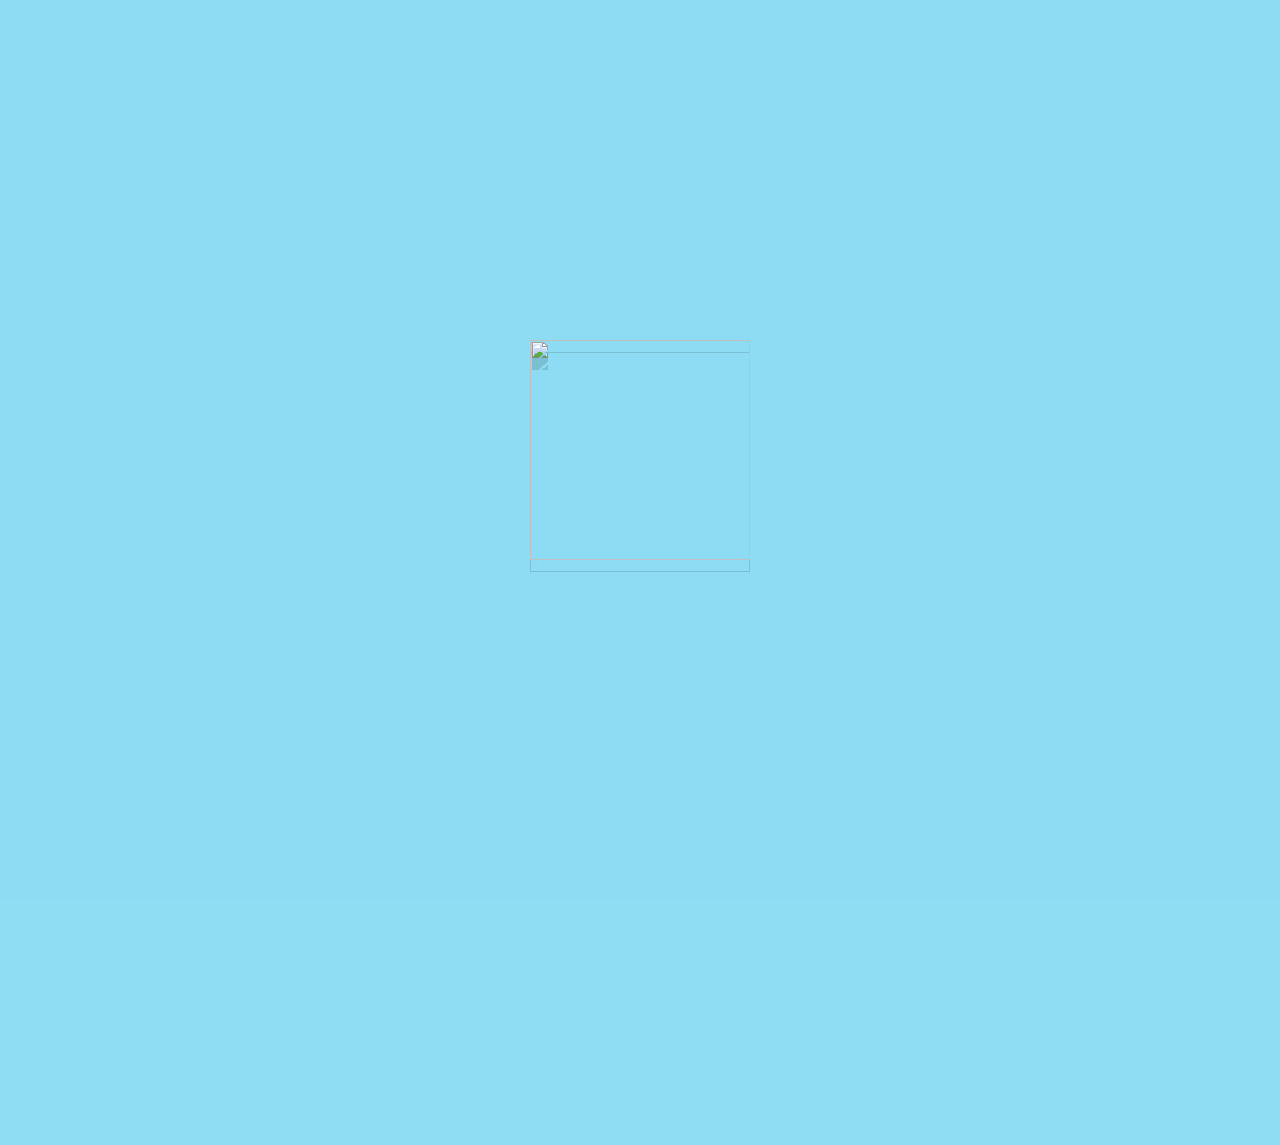
==== index.html @ ccbf157c "Add files via upload" ====
<!doctype html>
<html lang="en">
  <head>
    <meta charset="UTF-8">
    <meta name="viewport" content="width=device-width, initial-scale=1">
    <title>
      -..|..-|-.-.|-.-
    </title>
    <link rel="stylesheet" href="style.css">
  </head>
  <body class="intro-active custom-scrollbar">
    <div class="duck-intro" id="duck-intro">
      <div class="intro-glow" aria-hidden="true"></div>
      <div class="intro-beams" aria-hidden="true"></div>
      <button class="intro-duck" id="intro-duck" type="button" aria-label="Click the duck to enter, 3 clicks remaining">
        <img src="assets/duck.png" alt="" draggable="false">
      </button>
    </div>
    <div id="pond" aria-hidden="true">
    </div>
    <main>
      <article class="card">
        <figure class="profile-figure">
          <img class="profile-photo" src="assets/me.png" alt="Max" width="200" height="150">
          <figcaption>That's me ^^^</figcaption>
        </figure>
        <div class="eyebrow">
          Hey there!
        </div>
        <div class="hello">
          Yes, you right here
        </div>
        <h1>
          I'm Max!
        </h1>
        <p>
          And this is a portfolio for all of my projects and certificates
        </p>
        <hr class="rule">
        <div class="label">
          About me
        </div>
        <p class="about-description">
          I am an 18 year old artist and Java developer from Russia, and I've just finished high school!
        </p>
        <div class="label">
          My interests are..
        </div>
        <div class="tags">
          <span>
            Digital and Traditional Art
          </span>
          <span>
            Architecture
          </span>
          <span>
            Programming
          </span>
          <span>
            Traveling
          </span>
        </div>
<div class="portfolio-grid">
          <details class="category" id="websites">
            <summary>
              <span class="category-heading">
                <span class="category-title" id="websites-title">Websites</span>
              </span>
              <span class="category-toggle" aria-hidden="true"></span>
            </summary>
            <div class="category-content">
              <p>Some of my HTML and JavaScript web projects</p>
              <div class="website-list">
                <article class="portfolio-entry website-panel">
                  <div class="website-image">
                    <img src="assets/catalog.png" alt="Catalog website preview" loading="lazy">
                  </div>
                  <div class="website-info">
                    <h3>Phaleristics collection</h3>
                    <p>A catalog of my father's orders, medals, and badges collection with descriptions (WIP)</p>
                    <a class="website-link" role="link" aria-disabled="true">Visit website <span aria-hidden="true">&#8599;</span></a>
                  </div>
                </article>
                <article class="portfolio-entry website-panel">
                  <div class="website-image">
                    <img src="assets/dollweb.png" alt="Doll website preview" loading="lazy">
                  </div>
                  <div class="website-info">
                    <h3>Doll portfolio</h3>
                    <p>A showcase of my mother's doll collection and related projects</p>
                    <a class="website-link" role="link" aria-disabled="true">Visit website <span aria-hidden="true">&#8599;</span></a>
                  </div>
                </article>
                <article class="portfolio-entry website-panel">
                  <div class="website-image">
                    <img src="assets/tankmerge.png" alt="Tank Merge website preview" loading="lazy">
                  </div>
                  <div class="website-info">
                    <h3>Tank merge</h3>
                    <p>One of the first websites I made, I game about merging tanks and even multiplayer (WIP)</p>
                    <a class="website-link" role="link" aria-disabled="true">Visit website <span aria-hidden="true">&#8599;</span></a>
                  </div>
                </article>
              </div>
            </div>
          </details>

          <details class="category" id="projects">
            <summary>
              <span class="category-heading">
                <span class="category-title" id="projects-title">Projects</span>
              </span>
              <span class="category-toggle" aria-hidden="true"></span>
            </summary>
            <div class="category-content">
            <p>Experimenting and passion projects</p>
              <article class="portfolio-entry website-panel">
                <div class="website-image">
                  <img src="assets/blonks.png" alt="Blonks project image" loading="lazy">
                </div>
                <div class="website-info">
                  <h3>Blonks</h3>
                  <p>A Java modification for Minecraft I made with my friend</p>
                  <a class="website-link" href="https://modrinth.com/mod/blonks" target="_blank" rel="noopener noreferrer">View on Modrinth <span aria-hidden="true">&#8599;</span></a>
                </div>
              </article>
            </div>
          </details>

          <details class="category" id="art">
            <summary>
              <span class="category-heading">
                <span class="category-title" id="art-title">Art</span>
              </span>
              <span class="category-toggle" aria-hidden="true"></span>
            </summary>
            <div class="category-content">
              <p>Digital art and illustrations</p>
              <a class="portfolio-entry website-panel art-gallery-link" href="art.html">
                <div class="website-image">
                  <img src="assets/art.png" alt="Art gallery preview" loading="lazy">
                </div>
                <div class="website-info">
                  <h3>My art gallery</h3>
                  <p>Explore some of my commissions and personal artwork</p>
                  <span class="website-link">Explore the gallery <span aria-hidden="true">&#8599;</span></span>
                </div>
              </a>
            </div>
          </details>

          <details class="category" id="certificates">
            <summary>
              <span class="category-heading">
                <span class="category-title" id="certificates-title">Certificates</span>
              </span>
              <span class="category-toggle" aria-hidden="true"></span>
            </summary>
            <div class="category-content">
            <p>Some of my achievements</p>
              <article class="portfolio-entry website-panel">
                <div class="website-image">
                  <img src="assets/drive.png" alt="Google Drive" loading="lazy">
                </div>
                <div class="website-info">
                  <p>Browse my certificates and their translations on Google Drive</p>
                  <a class="website-link" href="https://drive.google.com/drive/folders/1BFfyhl0-Kaesabj_foMLACC0V4M0zdYt?usp=sharing" target="_blank" rel="noopener noreferrer">Open Google Drive <span aria-hidden="true">&#8599;</span></a>
                </div>
              </article>
            </div>
          </details>
        </div>

        <footer class="social-footer">
          <p class="note">
          Make yourself at home, my duckies already have
        </p>
          <nav class="social-links" aria-label="Social profiles">
            <a class="social-button" href="https://t.me/makieduckie" target="_blank" rel="noopener noreferrer" aria-label="Telegram profile" title="Telegram">
              <svg width="20" height="20" viewBox="0 0 24 24" fill="currentColor" aria-hidden="true"><path d="M21.9 4.5 18.6 20c-.25 1.1-.9 1.36-1.82.85l-5.03-3.71-2.43 2.34c-.27.27-.5.5-1.02.5l.36-5.12 9.33-8.43c.41-.36-.09-.56-.63-.2L5.83 13.49.86 11.94c-1.08-.34-1.1-1.08.23-1.6L20.52 2.85c.9-.33 1.68.2 1.38 1.65Z"/></svg>
            </a>
            <a class="social-button" href="https://x.com/uranium_duck" target="_blank" rel="noopener noreferrer" aria-label="X profile" title="X">
              <svg width="20" height="20" viewBox="0 0 24 24" fill="none" stroke="currentColor" stroke-width="1.6" stroke-linecap="round" stroke-linejoin="round" aria-hidden="true"><path d="M4 3h4l12 18h-4L4 3Z"/><path d="m20 3-7 8M4 21l7-8"/></svg>
            </a>
            <a class="social-button" href="https://www.youtube.com/@maks0123_" target="_blank" rel="noopener noreferrer" aria-label="YouTube profile" title="YouTube">
              <svg width="20" height="20" viewBox="0 0 24 24" fill="none" stroke="currentColor" stroke-width="1.6" stroke-linecap="round" stroke-linejoin="round" aria-hidden="true"><rect x="2" y="5" width="20" height="14" rx="4"/><path d="m10 9 5 3-5 3V9Z"/></svg>
            </a>
            <a class="social-button" href="https://www.instagram.com/makieduckie/" target="_blank" rel="noopener noreferrer" aria-label="Instagram profile" title="Instagram">
              <svg width="20" height="20" viewBox="0 0 24 24" fill="none" stroke="currentColor" stroke-width="1.6" stroke-linecap="round" stroke-linejoin="round" aria-hidden="true"><rect x="3" y="3" width="18" height="18" rx="5"/><circle cx="12" cy="12" r="4"/><circle cx="17.5" cy="6.5" r="0.5"/></svg>
            </a>
          </nav>
        </footer>
      </article>
    </main>
    <div class="controls">
      <span id="duck-count" aria-live="polite">20 ducks</span>
      <div class="duck-count-buttons">
        <button id="add-duck" type="button" aria-label="Add a duck" title="Add a duck"><img src="assets/plus.png" alt=""></button>
        <button id="remove-duck" type="button" aria-label="Remove a duck" title="Remove a duck"><img src="assets/minus.png" alt=""></button>
      </div>
    </div>
    <script src="sound.js"></script>
    <script src="intro.js"></script>
    <script src="accordion.js"></script>
    <script>
      const pond=document.querySelector('#pond');
      function createDuck() {
        const el = new Image();
        el.src = 'assets/duck.png';
        el.className = 'duck';
        el.alt = '';
        pond.append(el);
        return {
          el,
          x: Math.random(),
          y: Math.random(),
          angle: Math.random() * Math.PI * 2,
          target: Math.random() * Math.PI * 2,
          speed: 12 + Math.random() * 16,
          turn: 0
        };
      }

      function duckParticles(duck) {
        if (matchMedia('(prefers-reduced-motion: reduce)').matches) return;

        const size = duck.el.offsetWidth || 48;
        const x = duck.x * Math.max(1, innerWidth - size) + size / 2;
        const y = duck.y * Math.max(1, innerHeight - size) + size / 2;
        const colors = ['#ffd21f', '#fffdf0', '#ffffff', '#1399c6'];

        for (let i = 0; i < 24; i++) {
          const particle = document.createElement('span');
          particle.className = 'duck-particle';
          particle.style.left = `${x}px`;
          particle.style.top = `${y}px`;
          particle.style.backgroundColor = colors[i % colors.length];
          pond.append(particle);

          const angle = (i / 24) * Math.PI * 2 + Math.random() * 0.3;
          const distance = 45 + Math.random() * 65;
          const animation = particle.animate([
            { transform: 'translate(-50%, -50%) scale(0.6)', opacity: 1 },
            { transform: `translate(calc(-50% + ${Math.cos(angle) * distance * 0.45}px), calc(-50% + ${Math.sin(angle) * distance * 0.45}px)) scale(1.2)`, opacity: 1, offset: 0.35 },
            {
              transform: `translate(calc(-50% + ${Math.cos(angle) * distance}px), calc(-50% + ${Math.sin(angle) * distance}px)) scale(0)`,
              opacity: 0
            }
          ], { duration: 800 + Math.random() * 300, easing: 'ease-out' });

          animation.onfinish = () => particle.remove();
          animation.oncancel = () => particle.remove();
        }
      }

      const ducks = Array.from({ length: 20 }, createDuck);
      const duckCount = document.querySelector('#duck-count');
      const removeDuckButton = document.querySelector('#remove-duck');

      function updateDuckCount() {
        duckCount.textContent = `${ducks.length} ${ducks.length === 1 ? 'duck' : 'ducks'}`;
        removeDuckButton.disabled = ducks.length === 0;
      }

      document.querySelector('#add-duck').onclick = () => {
        playQuack();
        const duck = createDuck();
        ducks.push(duck);
        duckParticles(duck);
        updateDuckCount();
      };

      removeDuckButton.onclick = () => {
        const duck = ducks.pop();
        if (duck) {
          playQuack();
          duckParticles(duck);
          duck.el.remove();
        }
        updateDuckCount();
      };

      updateDuckCount();
      let paused=matchMedia('(prefers-reduced-motion: reduce)').matches, last=0;
      function frame(t) {
        const dt=Math.min((t-last)/1000, .05);
        last=t;
        const w=innerWidth, h=innerHeight;
        for(const d of ducks) {
          const size=d.el.offsetWidth;
          const bw=Math.max(1, w-size), bh=Math.max(1, h-size);
          if(!paused) {
            d.turn-=dt;
            if(d.turn<=0) {
              d.target=d.angle+(Math.random()-.5)*2;
              d.turn=1+Math.random()*4
            }
            const delta=Math.atan2(Math.sin(d.target-d.angle), Math.cos(d.target-d.angle));
            d.angle+=delta*Math.min(1, dt*1.4);
            d.x+=Math.cos(d.angle)*d.speed*dt/bw;
            d.y+=Math.sin(d.angle)*d.speed*dt/bh;
            if(d.x<0||d.x>1) {
              d.x=Math.max(0, Math.min(1, d.x));
              d.angle=Math.PI-d.angle;
              d.target=d.angle
            }
            if(d.y<0||d.y>1) {
              d.y=Math.max(0, Math.min(1, d.y));
              d.angle=-d.angle;
              d.target=d.angle
            }
          }
          d.el.style.transform=`translate(${d.x*bw}px,${d.y*bh}px) scaleX(${Math.cos(d.angle)<0?-1:1})`;
        }
        requestAnimationFrame(frame)
      }
      requestAnimationFrame(frame);
    </script>
    <script src="scrollbar.js"></script>
  </body>
</html>
---- style.css ----
* {
  box-sizing: border-box
}
body {
  margin: 0;
  color: #233f43;
  font-family: Segoe UI, Arial, sans-serif;
  background: #8eddf3 url('assets/background.png') center/cover fixed;
  min-height: 100svh
}
#pond {
  position: fixed;
  inset: 0;
  overflow: hidden;
  pointer-events: none
}
.duck {
  position: absolute;
  width: clamp(34px, 4vw, 58px);
  height: auto;
  image-rendering: pixelated;
  will-change: transform;
  filter: drop-shadow(0 5px 0 #287b8c20)
}
main {
  position: relative;
  min-height: 100svh;
  display: grid;
  place-items: center;
  padding: 80px 22px
}
.card {
  width: min(100%, 820px);
  background: #fffdf0f5;
  border: 2px solid #334e48;
  box-shadow: 8px 8px 0 #315e6340;
  padding: 48px 48px 36px;
  border-radius: 4px
}
.eyebrow {
  text-transform: uppercase;
  font: 700 11px/1.5 monospace;
  letter-spacing: 2px;
  color: #64796b
}
.hello {
  display: inline-block;
  background: #f4df77;
  padding: 7px 12px;
  border: 1px solid #a3924b;
  transform: rotate(-3deg);
  font: 14px monospace;
  margin: 24px 0 12px
}
h1 {
  font-family: Georgia, serif;
  font-weight: normal;
  letter-spacing: -2px;
  font-size: clamp(44px, 9vw, 66px);
  margin: 0 0 18px;
  line-height: 1.1
}
p {
  line-height: 1.8;
  font-size: 16px;
  color: #5b6e67;
  margin: 0 0 24px
}
.rule {
  border: 0;
  border-top: 1px solid #d9ddc8;
  margin: 28px 0
}
.label {
  font: 11px monospace;
  letter-spacing: 1.5px;
  text-transform: uppercase;
  color: #7a8272
}
.tags {
  display: flex;
  gap: 8px;
  flex-wrap: wrap;
  margin-top: 13px
}
.tags span {
  font-size: 12px;
  padding: 7px 10px;
  background: #eeefdc;
  border: 1px solid #d9ddc8;
  border-radius: 4px
}
.note {
  font-size: 12px;
  margin: 26px 0 0;
  color: #7d8878
}
.top {
  position: fixed;
  top: 24px;
  left: 28px;
  font: bold 13px monospace;
  letter-spacing: 1px;
  z-index: 2
}
.controls {
  position: fixed;
  bottom: 22px;
  left: 24px;
  z-index: 2;
  display: flex;
  align-items: center;
  gap: 14px;
  font: 12px monospace;
  flex-direction: column;
}
button {
  cursor: pointer;
  background: #fffdf0;
  border: 1px solid #334e48;
  border-radius: 4px;
  color: #233f43;
  padding: 10px 14px
}
button:hover {
  background: #f4df77
}
button:focus-visible {
  outline: 3px solid #233f43;
  outline-offset: 3px
}
@media(max-width: 600px) {
  .card {
    padding: 32px 26px
  }
  .top {
    left: 22px;
    top: 20px
  }
  .controls {
    bottom: 16px;
    left: 18px
  }
}

.about-description {
  margin-top: 12px;
}

.category-number,
.entry-label,
.entry-detail {
  font: 11px/1.6 monospace;
  color: #64796b;
}

.portfolio-grid {
  display: grid;
  grid-template-columns: 1fr;
  gap: 0;
  margin-top: 28px;
}

.category {
  min-width: 0;
  scroll-margin-top: 28px;
  padding: 28px 0;
  border-top: 1px solid #d9ddc8;
}

.category-number {
  letter-spacing: 0.4px;
}

.category-title {
  font: normal 30px/1.2 Georgia, serif;
  display: block;
  margin-top: 10px;
}

.category-content > p {
  font-size: 14px;
  min-height: 0;
  margin-bottom: 16px;
}

.portfolio-entry {
  padding: 20px;
  background: #f4f3e5;
  border: 1px solid #d9ddc8;
  border-radius: 4px;
  min-height: 0;
}

.placeholder-entry {
  border-style: dashed;
}

.entry-label {
  text-transform: uppercase;
  letter-spacing: 1px;
}

.portfolio-entry h3 {
  font-size: 16px;
  line-height: 1.5;
  margin: 12px 0 8px;
}

.portfolio-entry p {
  font-size: 14px;
  margin-bottom: 16px;
}

@media (max-width: 800px) {
  .portfolio-grid {
    grid-template-columns: 1fr;
    gap: 0;
  }

  .category-content > p {
    min-height: 0;
  }

  .portfolio-entry {
    min-height: 0;
  }
}

.category summary {
  display: flex;
  align-items: center;
  justify-content: space-between;
  gap: 20px;
  cursor: pointer;
  list-style: none;
}

.category summary::-webkit-details-marker {
  display: none;
}

.category summary:hover .category-title {
  color: #638171;
}

.category summary:focus-visible {
  outline: 3px solid #233f43;
  outline-offset: 8px;
  border-radius: 2px;
}

.category-toggle {
  flex-shrink: 0;
  display: grid;
  place-items: center;
  width: 32px;
  height: 32px;
  border: 1px solid #c9cfb6;
  border-radius: 4px;
  background: #eeefdc;
  font: 22px/1 monospace;
}

.category-toggle::before {
  content: "";
  display: block;
  width: 8px;
  height: 8px;
  border-top: 2px solid currentColor;
  border-left: 2px solid currentColor;
  transform: translateY(-2px) rotate(225deg);
  transition: transform 200ms ease;
}

.category.is-expanded .category-toggle::before {
  transform: translateY(2px) rotate(45deg);
}

.category-content {
  padding-top: 18px;
}

@media (prefers-reduced-motion: reduce) {
  .category-toggle::before {
    transition: none;
  }
}

.duck-count-buttons {
  display: flex;
  gap: 8px;
}

.duck-count-buttons button {
  display: grid;
  place-items: center;
  width: 44px;
  height: 40px;
  padding: 0;
  font: 22px/1 monospace;
}

button:disabled {
  opacity: 0.45;
  cursor: default;
}

button:disabled:hover {
  background: #fffdf0;
}

.duck-particle {
  position: absolute;
  width: 10px;
  height: 10px;
  box-shadow: 2px 2px 0 #233f4360;
  pointer-events: none;
  z-index: 1;
}

.website-list {
  display: grid;
  gap: 14px;
}

.website-panel {
  display: flex;
  align-items: center;
  gap: 22px;
}

.website-image {
  flex: 0 0 112px;
  width: 112px;
  aspect-ratio: 1;
  border-radius: 8px;
  border: 1px solid #c9cfb6;
  background: #e4ead7;
  color: #869780;
  display: grid;
  place-items: center;
  overflow: hidden;
  font: 26px Georgia, serif;
}

.website-image img {
  width: 100%;
  height: 100%;
  object-fit: cover;
}

.website-info {
  min-width: 0;
}

.website-info h3 {
  margin-top: 0;
}

.website-info p {
  margin-bottom: 10px;
}

.website-link {
  color: #355e50;
  font-size: 13px;
  text-decoration: underline;
  text-underline-offset: 4px;
}

.website-link[href]:hover {
  color: #172f28;
}

.website-link:focus-visible {
  outline: 2px solid #233f43;
  outline-offset: 4px;
}

@media (max-width: 480px) {
  .website-panel {
    gap: 14px;
    padding: 14px;
  }

  .website-image {
    flex-basis: 72px;
    width: 72px;
  }
}

/* Three-click welcome screen. */
body.intro-active {
  overflow: hidden;
}

body.intro-active main,
body.intro-active .controls,
body.intro-active .top {
  visibility: hidden;
}

.duck-intro {
  position: fixed;
  inset: 0;
  z-index: 10;
  display: flex;
  align-items: center;
  justify-content: center;
  flex-direction: column;
  background: #8eddf399;
  transition: opacity 700ms ease;
}

.intro-duck {
  position: relative;
  z-index: 2;
  padding: 0;
  width: clamp(140px, 24vw, 220px);
  aspect-ratio: 1;
  background: transparent;
  border: 0;
  transition: transform 250ms ease;
  filter: drop-shadow(0 12px 0 #233f4330);
}

.intro-duck:hover {
  background: transparent;
  transform: scale(1.12) translateY(-8px);
}

/* Keep the sprite transparent when the final click disables its button. */
.intro-duck:disabled,
.intro-duck:disabled:hover {
  background: transparent;
  opacity: 1;
}

.intro-duck img {
  width: 100%;
  height: 100%;
  object-fit: contain;
  image-rendering: pixelated;
}


.intro-glow,
.intro-beams {
  position: absolute;
  width: min(90vw, 700px);
  aspect-ratio: 1;
  pointer-events: none;
  opacity: 0;
  transition: opacity 300ms ease;
}

.intro-glow {
  background: radial-gradient(circle, #fff9b2cc, transparent 65%);
}

.intro-beams {
  background: repeating-conic-gradient(from 0deg, transparent 0deg 24deg, #fffde9bb 25deg 29deg, transparent 30deg 45deg);
  mask-image: radial-gradient(circle, transparent 12%, black 30%, transparent 70%);
  animation: intro-rays 14s linear infinite;
}

.duck-intro[data-stage="1"] .intro-duck {
  transform: scale(1.15);
}

.duck-intro[data-stage="1"] .intro-duck img {
  animation: intro-shake 180ms ease-in-out infinite;
}

.duck-intro[data-stage="1"] .intro-beams,
.duck-intro[data-stage="1"] .intro-glow {
  opacity: 0.5;
}

.duck-intro[data-stage="2"] .intro-duck {
  transform: scale(1.4);
}

.duck-intro[data-stage="2"] .intro-duck img {
  animation: intro-shake 80ms ease-in-out infinite;
}

.duck-intro[data-stage="2"] .intro-beams,
.duck-intro[data-stage="2"] .intro-glow {
  opacity: 1;
  animation-duration: 5s;
}

.duck-intro[data-stage="3"] .intro-duck {
  animation: intro-pop 300ms ease-out forwards;
}

.intro-particle {
  position: fixed;
  width: 18px;
  height: 18px;
  pointer-events: none;
  z-index: 3;
}

.intro-complete .duck-intro {
  opacity: 0;
  pointer-events: none;
}

.intro-complete main {
  animation: page-enter 900ms cubic-bezier(0.16, 1, 0.3, 1) both;
}

@keyframes intro-shake {
  0%, 100% { transform: translateX(-3px) rotate(-3deg); }
  50% { transform: translateX(3px) rotate(3deg); }
}

@keyframes intro-rays {
  to { transform: rotate(360deg); }
}

@keyframes intro-pop {
  0% { transform: scale(1.4); opacity: 1; }
  45% { transform: scale(2.5); opacity: 1; }
  100% { transform: scale(20); opacity: 0; }
}

@keyframes page-enter {
  from { transform: translateY(100vh); opacity: 0; }
  to { transform: translateY(0); opacity: 1; }
}

@media (prefers-reduced-motion: reduce) {
  .duck-intro,
  .intro-duck {
    transition: none;
  }
  .duck-intro .intro-duck img,
  .duck-intro .intro-beams,
  .duck-intro[data-stage="3"] .intro-duck,
  .intro-complete main {
    animation: none;
  }
}

.art-gallery-link {
  display: flex;
  color: inherit;
  text-decoration: none;
  transition: background 180ms ease;
}

.art-gallery-link:hover {
  background: #eeefdc;
}

.art-gallery-link:focus-visible {
  outline: 3px solid #233f43;
  outline-offset: 4px;
}

.profile-figure {
  float: right;
  width: 200px;
  margin: 0 0 20px 28px;
}

.profile-photo {
  display: block;
  width: 100%;
  height: auto;
  aspect-ratio: 4 / 3;
  object-fit: cover;
  border-radius: 10px;
  border: 1px solid #c9cfb6;
}

.profile-figure figcaption {
  margin-top: 8px;
  text-align: center;
  color: #64796b;
  font: 12px/1.5 monospace;
}

.card > .rule {
  clear: both;
}

@media (max-width: 600px) {
  .profile-figure {
    width: 140px;
    margin-left: 16px;
  }
}

.intro-flash {
  position: fixed;
  inset: 0;
  z-index: 20;
  background: white;
  opacity: 0;
  pointer-events: none;
}

/* Custom image scrollbar. */
::-webkit-scrollbar {
  background: transparent;
  width: 28px;
  height: 28px;
}

::-webkit-scrollbar-track {
  background:
    radial-gradient(circle, #527e87 1px, transparent 1.5px) center top 128px / 4px 4px no-repeat,
    radial-gradient(circle, #527e87 1px, transparent 1.5px) center bottom 128px / 4px 4px no-repeat,
    linear-gradient(#527e87, #527e87) center / 2px calc(100% - 256px) no-repeat;
  border: 6px solid transparent;
  background-clip: padding-box;
}

::-webkit-scrollbar-thumb {
  min-height: 128px;
  background: url('assets/slider.png') center / 16px 128px no-repeat;
}

::-webkit-scrollbar-button {
  display: none;
}

::-webkit-scrollbar-corner {
  background: transparent;
}

@supports not selector(::-webkit-scrollbar) {
  html {
    scrollbar-color: #e6ce70 transparent;
    scrollbar-width: thin;
  }
}

/* Paint the pond beneath the scrollbar instead of the canvas fallback color. */
html {
  background: #8eddf3 url('assets/background.png') center / cover fixed;
}

::-webkit-scrollbar,
::-webkit-scrollbar-track,
::-webkit-scrollbar-track-piece,
::-webkit-scrollbar-corner {
  background-color: transparent;
}

html:has(body.custom-scrollbar) {
  scrollbar-width: none;
}

html:has(body.custom-scrollbar)::-webkit-scrollbar {
  display: none;
}

.page-scroll-rail {
  position: fixed;
  top: 25%;
  right: 8px;
  height: 50%;
  width: 16px;
  z-index: 5;
  background: transparent;
}

.page-scroll-rail::before {
  content: "";
  position: absolute;
  top: 0;
  bottom: 0;
  left: 7px;
  width: 2px;
  border-radius: 2px;
  background: #527e87;
  pointer-events: none;
}

.page-scroll-thumb {
  position: absolute;
  width: 16px;
  height: 128px;
  background: url('assets/slider.png') center / 16px 128px no-repeat;
  cursor: grab;
  touch-action: none;
  user-select: none;
}

.page-scroll-thumb:active { cursor: grabbing; }
.intro-active .page-scroll-rail { visibility: hidden; }

.duck-count-buttons button,
.duck-count-buttons button:hover,
.duck-count-buttons button:disabled:hover {
  background: transparent;
  border: 0;
  padding: 0;
  width: 48px;
  height: 48px;
}

.duck-count-buttons button img {
  display: block;
  width: 100%;
  height: 100%;
  object-fit: contain;
  image-rendering: pixelated;
}

.social-footer {
  margin-top: 30px;
  padding-top: 26px;
  border-top: 1px solid #d9ddc8;
}

.social-links {
  display: flex;
  flex-wrap: wrap;
  gap: 10px;
  margin-top: 16px;
}

.social-button {
  display: inline-flex;
  align-items: center;
  gap: 9px;
  padding: 12px 16px;
  border: 1px solid #c9cfb6;
  border-radius: 6px;
  background: #eeefdc;
  color: #233f43;
  font-size: 13px;
  text-decoration: none;
  transition: background 180ms ease, transform 180ms ease;
}

.social-button[href]:hover {
  background: #e0e6ce;
  transform: translateY(-2px);
}

.social-button:focus-visible {
  outline: 3px solid #233f43;
  outline-offset: 3px;
}

@media (max-width: 480px) {
  .social-links { display: grid; grid-template-columns: 1fr 1fr; }
  .social-button { padding: 12px; }
}

.social-footer {
  display: flex;
  align-items: center;
  justify-content: space-between;
  gap: 20px;
  margin-top: 26px;
  padding-top: 0;
  border-top: 0;
}

.social-footer .note {
  margin: 0;
}

.social-footer .social-links {
  display: flex;
  flex-wrap: nowrap;
  gap: 8px;
  margin: 0;
  flex-shrink: 0;
}

.social-footer .social-button {
  display: grid;
  place-items: center;
  width: 36px;
  height: 36px;
  padding: 0;
  border-radius: 4px;
}

@media (max-width: 480px) {
  .social-footer { gap: 12px; flex-wrap: wrap; }
  .social-footer .social-links { margin-left: auto; }
}
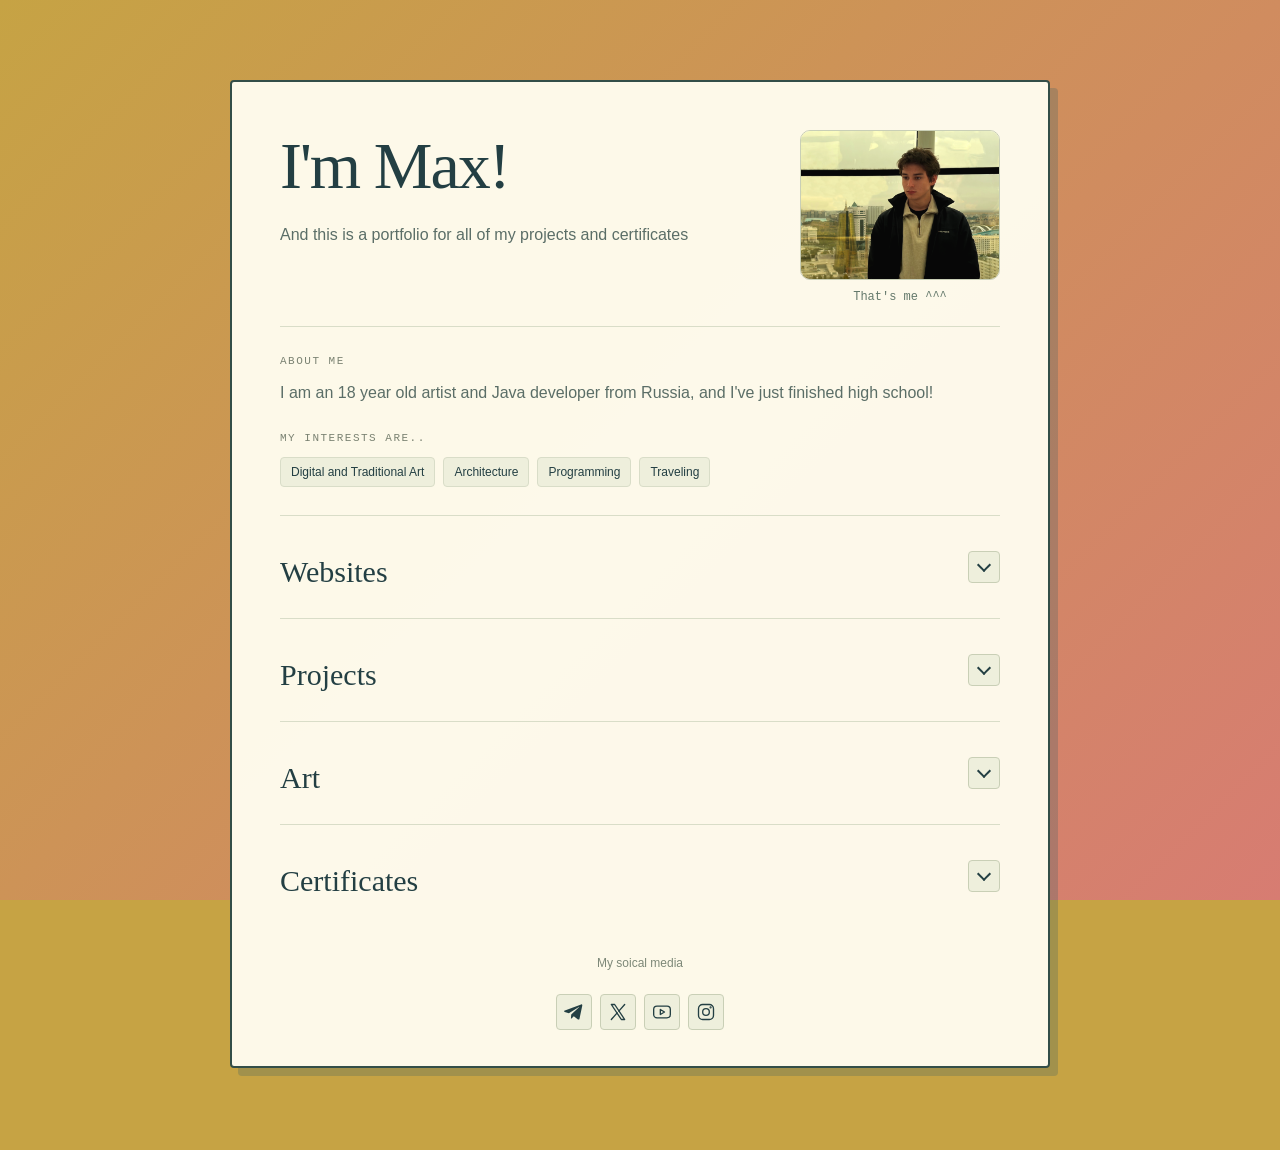
==== commit a510257b: "index update" ====
--- a/index.html
+++ b/index.html
@@ -8,28 +8,13 @@
     </title>
     <link rel="stylesheet" href="style.css">
   </head>
-  <body class="intro-active custom-scrollbar">
-    <div class="duck-intro" id="duck-intro">
-      <div class="intro-glow" aria-hidden="true"></div>
-      <div class="intro-beams" aria-hidden="true"></div>
-      <button class="intro-duck" id="intro-duck" type="button" aria-label="Click the duck to enter, 3 clicks remaining">
-        <img src="assets/duck.png" alt="" draggable="false">
-      </button>
-    </div>
-    <div id="pond" aria-hidden="true">
-    </div>
+  <body>
     <main>
       <article class="card">
         <figure class="profile-figure">
           <img class="profile-photo" src="assets/me.png" alt="Max" width="200" height="150">
           <figcaption>That's me ^^^</figcaption>
         </figure>
-        <div class="eyebrow">
-          Hey there!
-        </div>
-        <div class="hello">
-          Yes, you right here
-        </div>
         <h1>
           I'm Max!
         </h1>
@@ -78,7 +63,7 @@
                   <div class="website-info">
                     <h3>Phaleristics collection</h3>
                     <p>A catalog of my father's orders, medals, and badges collection with descriptions (WIP)</p>
-                    <a class="website-link" role="link" aria-disabled="true">Visit website <span aria-hidden="true">&#8599;</span></a>
+                    <a class="website-link" href="https://phaleristics.site" target="_blank" rel="noopener noreferrer">Visit website <span aria-hidden="true">&#8599;</span></a>
                   </div>
                 </article>
                 <article class="portfolio-entry website-panel">
@@ -88,7 +73,7 @@
                   <div class="website-info">
                     <h3>Doll portfolio</h3>
                     <p>A showcase of my mother's doll collection and related projects</p>
-                    <a class="website-link" role="link" aria-disabled="true">Visit website <span aria-hidden="true">&#8599;</span></a>
+                    <a class="website-link" href="https://mygrownchildhood.ru" target="_blank" rel="noopener noreferrer">Visit website <span aria-hidden="true">&#8599;</span></a>
                   </div>
                 </article>
                 <article class="portfolio-entry website-panel">
@@ -97,8 +82,8 @@
                   </div>
                   <div class="website-info">
                     <h3>Tank merge</h3>
-                    <p>One of the first websites I made, I game about merging tanks and even multiplayer (WIP)</p>
-                    <a class="website-link" role="link" aria-disabled="true">Visit website <span aria-hidden="true">&#8599;</span></a>
+                    <p>One of the first websites I made, a game about merging tanks and even multiplayer (WIP)</p>
+                    <a class="website-link" role="link" aria-disabled="true">Coming soon <span aria-hidden="true">&#8599;</span></a>
                   </div>
                 </article>
               </div>
@@ -172,9 +157,7 @@
         </div>
 
         <footer class="social-footer">
-          <p class="note">
-          Make yourself at home, my duckies already have
-        </p>
+          <p class="note">My soical media</p>
           <nav class="social-links" aria-label="Social profiles">
             <a class="social-button" href="https://t.me/makieduckie" target="_blank" rel="noopener noreferrer" aria-label="Telegram profile" title="Telegram">
               <svg width="20" height="20" viewBox="0 0 24 24" fill="currentColor" aria-hidden="true"><path d="M21.9 4.5 18.6 20c-.25 1.1-.9 1.36-1.82.85l-5.03-3.71-2.43 2.34c-.27.27-.5.5-1.02.5l.36-5.12 9.33-8.43c.41-.36-.09-.56-.63-.2L5.83 13.49.86 11.94c-1.08-.34-1.1-1.08.23-1.6L20.52 2.85c.9-.33 1.68.2 1.38 1.65Z"/></svg>
@@ -192,130 +175,7 @@
         </footer>
       </article>
     </main>
-    <div class="controls">
-      <span id="duck-count" aria-live="polite">20 ducks</span>
-      <div class="duck-count-buttons">
-        <button id="add-duck" type="button" aria-label="Add a duck" title="Add a duck"><img src="assets/plus.png" alt=""></button>
-        <button id="remove-duck" type="button" aria-label="Remove a duck" title="Remove a duck"><img src="assets/minus.png" alt=""></button>
-      </div>
-    </div>
     <script src="sound.js"></script>
-    <script src="intro.js"></script>
     <script src="accordion.js"></script>
-    <script>
-      const pond=document.querySelector('#pond');
-      function createDuck() {
-        const el = new Image();
-        el.src = 'assets/duck.png';
-        el.className = 'duck';
-        el.alt = '';
-        pond.append(el);
-        return {
-          el,
-          x: Math.random(),
-          y: Math.random(),
-          angle: Math.random() * Math.PI * 2,
-          target: Math.random() * Math.PI * 2,
-          speed: 12 + Math.random() * 16,
-          turn: 0
-        };
-      }
-
-      function duckParticles(duck) {
-        if (matchMedia('(prefers-reduced-motion: reduce)').matches) return;
-
-        const size = duck.el.offsetWidth || 48;
-        const x = duck.x * Math.max(1, innerWidth - size) + size / 2;
-        const y = duck.y * Math.max(1, innerHeight - size) + size / 2;
-        const colors = ['#ffd21f', '#fffdf0', '#ffffff', '#1399c6'];
-
-        for (let i = 0; i < 24; i++) {
-          const particle = document.createElement('span');
-          particle.className = 'duck-particle';
-          particle.style.left = `${x}px`;
-          particle.style.top = `${y}px`;
-          particle.style.backgroundColor = colors[i % colors.length];
-          pond.append(particle);
-
-          const angle = (i / 24) * Math.PI * 2 + Math.random() * 0.3;
-          const distance = 45 + Math.random() * 65;
-          const animation = particle.animate([
-            { transform: 'translate(-50%, -50%) scale(0.6)', opacity: 1 },
-            { transform: `translate(calc(-50% + ${Math.cos(angle) * distance * 0.45}px), calc(-50% + ${Math.sin(angle) * distance * 0.45}px)) scale(1.2)`, opacity: 1, offset: 0.35 },
-            {
-              transform: `translate(calc(-50% + ${Math.cos(angle) * distance}px), calc(-50% + ${Math.sin(angle) * distance}px)) scale(0)`,
-              opacity: 0
-            }
-          ], { duration: 800 + Math.random() * 300, easing: 'ease-out' });
-
-          animation.onfinish = () => particle.remove();
-          animation.oncancel = () => particle.remove();
-        }
-      }
-
-      const ducks = Array.from({ length: 20 }, createDuck);
-      const duckCount = document.querySelector('#duck-count');
-      const removeDuckButton = document.querySelector('#remove-duck');
-
-      function updateDuckCount() {
-        duckCount.textContent = `${ducks.length} ${ducks.length === 1 ? 'duck' : 'ducks'}`;
-        removeDuckButton.disabled = ducks.length === 0;
-      }
-
-      document.querySelector('#add-duck').onclick = () => {
-        playQuack();
-        const duck = createDuck();
-        ducks.push(duck);
-        duckParticles(duck);
-        updateDuckCount();
-      };
-
-      removeDuckButton.onclick = () => {
-        const duck = ducks.pop();
-        if (duck) {
-          playQuack();
-          duckParticles(duck);
-          duck.el.remove();
-        }
-        updateDuckCount();
-      };
-
-      updateDuckCount();
-      let paused=matchMedia('(prefers-reduced-motion: reduce)').matches, last=0;
-      function frame(t) {
-        const dt=Math.min((t-last)/1000, .05);
-        last=t;
-        const w=innerWidth, h=innerHeight;
-        for(const d of ducks) {
-          const size=d.el.offsetWidth;
-          const bw=Math.max(1, w-size), bh=Math.max(1, h-size);
-          if(!paused) {
-            d.turn-=dt;
-            if(d.turn<=0) {
-              d.target=d.angle+(Math.random()-.5)*2;
-              d.turn=1+Math.random()*4
-            }
-            const delta=Math.atan2(Math.sin(d.target-d.angle), Math.cos(d.target-d.angle));
-            d.angle+=delta*Math.min(1, dt*1.4);
-            d.x+=Math.cos(d.angle)*d.speed*dt/bw;
-            d.y+=Math.sin(d.angle)*d.speed*dt/bh;
-            if(d.x<0||d.x>1) {
-              d.x=Math.max(0, Math.min(1, d.x));
-              d.angle=Math.PI-d.angle;
-              d.target=d.angle
-            }
-            if(d.y<0||d.y>1) {
-              d.y=Math.max(0, Math.min(1, d.y));
-              d.angle=-d.angle;
-              d.target=d.angle
-            }
-          }
-          d.el.style.transform=`translate(${d.x*bw}px,${d.y*bh}px) scaleX(${Math.cos(d.angle)<0?-1:1})`;
-        }
-        requestAnimationFrame(frame)
-      }
-      requestAnimationFrame(frame);
-    </script>
-    <script src="scrollbar.js"></script>
   </body>
 </html>
--- a/style.css
+++ b/style.css
@@ -5,22 +5,8 @@
   margin: 0;
   color: #233f43;
   font-family: Segoe UI, Arial, sans-serif;
-  background: #8eddf3 url('assets/background.png') center/cover fixed;
+  background: #c6a344 linear-gradient(135deg, #c6a344 0%, #d77c72 100%) center/cover fixed;
   min-height: 100svh
-}
-#pond {
-  position: fixed;
-  inset: 0;
-  overflow: hidden;
-  pointer-events: none
-}
-.duck {
-  position: absolute;
-  width: clamp(34px, 4vw, 58px);
-  height: auto;
-  image-rendering: pixelated;
-  will-change: transform;
-  filter: drop-shadow(0 5px 0 #287b8c20)
 }
 main {
   position: relative;
@@ -103,17 +89,7 @@
   letter-spacing: 1px;
   z-index: 2
 }
-.controls {
-  position: fixed;
-  bottom: 22px;
-  left: 24px;
-  z-index: 2;
-  display: flex;
-  align-items: center;
-  gap: 14px;
-  font: 12px monospace;
-  flex-direction: column;
-}
+
 button {
   cursor: pointer;
   background: #fffdf0;
@@ -137,10 +113,7 @@
     left: 22px;
     top: 20px
   }
-  .controls {
-    bottom: 16px;
-    left: 18px
-  }
+
 }
 
 .about-description {
@@ -287,20 +260,6 @@
   }
 }
 
-.duck-count-buttons {
-  display: flex;
-  gap: 8px;
-}
-
-.duck-count-buttons button {
-  display: grid;
-  place-items: center;
-  width: 44px;
-  height: 40px;
-  padding: 0;
-  font: 22px/1 monospace;
-}
-
 button:disabled {
   opacity: 0.45;
   cursor: default;
@@ -308,15 +267,6 @@
 
 button:disabled:hover {
   background: #fffdf0;
-}
-
-.duck-particle {
-  position: absolute;
-  width: 10px;
-  height: 10px;
-  box-shadow: 2px 2px 0 #233f4360;
-  pointer-events: none;
-  z-index: 1;
 }
 
 .website-list {
@@ -390,162 +340,6 @@
   }
 }
 
-/* Three-click welcome screen. */
-body.intro-active {
-  overflow: hidden;
-}
-
-body.intro-active main,
-body.intro-active .controls,
-body.intro-active .top {
-  visibility: hidden;
-}
-
-.duck-intro {
-  position: fixed;
-  inset: 0;
-  z-index: 10;
-  display: flex;
-  align-items: center;
-  justify-content: center;
-  flex-direction: column;
-  background: #8eddf399;
-  transition: opacity 700ms ease;
-}
-
-.intro-duck {
-  position: relative;
-  z-index: 2;
-  padding: 0;
-  width: clamp(140px, 24vw, 220px);
-  aspect-ratio: 1;
-  background: transparent;
-  border: 0;
-  transition: transform 250ms ease;
-  filter: drop-shadow(0 12px 0 #233f4330);
-}
-
-.intro-duck:hover {
-  background: transparent;
-  transform: scale(1.12) translateY(-8px);
-}
-
-/* Keep the sprite transparent when the final click disables its button. */
-.intro-duck:disabled,
-.intro-duck:disabled:hover {
-  background: transparent;
-  opacity: 1;
-}
-
-.intro-duck img {
-  width: 100%;
-  height: 100%;
-  object-fit: contain;
-  image-rendering: pixelated;
-}
-
-
-.intro-glow,
-.intro-beams {
-  position: absolute;
-  width: min(90vw, 700px);
-  aspect-ratio: 1;
-  pointer-events: none;
-  opacity: 0;
-  transition: opacity 300ms ease;
-}
-
-.intro-glow {
-  background: radial-gradient(circle, #fff9b2cc, transparent 65%);
-}
-
-.intro-beams {
-  background: repeating-conic-gradient(from 0deg, transparent 0deg 24deg, #fffde9bb 25deg 29deg, transparent 30deg 45deg);
-  mask-image: radial-gradient(circle, transparent 12%, black 30%, transparent 70%);
-  animation: intro-rays 14s linear infinite;
-}
-
-.duck-intro[data-stage="1"] .intro-duck {
-  transform: scale(1.15);
-}
-
-.duck-intro[data-stage="1"] .intro-duck img {
-  animation: intro-shake 180ms ease-in-out infinite;
-}
-
-.duck-intro[data-stage="1"] .intro-beams,
-.duck-intro[data-stage="1"] .intro-glow {
-  opacity: 0.5;
-}
-
-.duck-intro[data-stage="2"] .intro-duck {
-  transform: scale(1.4);
-}
-
-.duck-intro[data-stage="2"] .intro-duck img {
-  animation: intro-shake 80ms ease-in-out infinite;
-}
-
-.duck-intro[data-stage="2"] .intro-beams,
-.duck-intro[data-stage="2"] .intro-glow {
-  opacity: 1;
-  animation-duration: 5s;
-}
-
-.duck-intro[data-stage="3"] .intro-duck {
-  animation: intro-pop 300ms ease-out forwards;
-}
-
-.intro-particle {
-  position: fixed;
-  width: 18px;
-  height: 18px;
-  pointer-events: none;
-  z-index: 3;
-}
-
-.intro-complete .duck-intro {
-  opacity: 0;
-  pointer-events: none;
-}
-
-.intro-complete main {
-  animation: page-enter 900ms cubic-bezier(0.16, 1, 0.3, 1) both;
-}
-
-@keyframes intro-shake {
-  0%, 100% { transform: translateX(-3px) rotate(-3deg); }
-  50% { transform: translateX(3px) rotate(3deg); }
-}
-
-@keyframes intro-rays {
-  to { transform: rotate(360deg); }
-}
-
-@keyframes intro-pop {
-  0% { transform: scale(1.4); opacity: 1; }
-  45% { transform: scale(2.5); opacity: 1; }
-  100% { transform: scale(20); opacity: 0; }
-}
-
-@keyframes page-enter {
-  from { transform: translateY(100vh); opacity: 0; }
-  to { transform: translateY(0); opacity: 1; }
-}
-
-@media (prefers-reduced-motion: reduce) {
-  .duck-intro,
-  .intro-duck {
-    transition: none;
-  }
-  .duck-intro .intro-duck img,
-  .duck-intro .intro-beams,
-  .duck-intro[data-stage="3"] .intro-duck,
-  .intro-complete main {
-    animation: none;
-  }
-}
-
 .art-gallery-link {
   display: flex;
   color: inherit;
@@ -596,122 +390,32 @@
   }
 }
 
-.intro-flash {
-  position: fixed;
-  inset: 0;
-  z-index: 20;
-  background: white;
-  opacity: 0;
-  pointer-events: none;
-}
-
-/* Custom image scrollbar. */
+/* Slim, muted scrollbar that blends into the warm background. */
+html {
+  background: #c6a344 linear-gradient(135deg, #c6a344 0%, #d77c72 100%) center / cover fixed;
+  scrollbar-width: thin;
+  scrollbar-color: #72554866 transparent;
+}
+
 ::-webkit-scrollbar {
-  background: transparent;
-  width: 28px;
-  height: 28px;
-}
-
-::-webkit-scrollbar-track {
-  background:
-    radial-gradient(circle, #527e87 1px, transparent 1.5px) center top 128px / 4px 4px no-repeat,
-    radial-gradient(circle, #527e87 1px, transparent 1.5px) center bottom 128px / 4px 4px no-repeat,
-    linear-gradient(#527e87, #527e87) center / 2px calc(100% - 256px) no-repeat;
-  border: 6px solid transparent;
-  background-clip: padding-box;
-}
-
-::-webkit-scrollbar-thumb {
-  min-height: 128px;
-  background: url('assets/slider.png') center / 16px 128px no-repeat;
-}
-
-::-webkit-scrollbar-button {
-  display: none;
-}
-
+  width: 8px;
+  height: 8px;
+}
+
+::-webkit-scrollbar-track,
 ::-webkit-scrollbar-corner {
   background: transparent;
 }
 
-@supports not selector(::-webkit-scrollbar) {
-  html {
-    scrollbar-color: #e6ce70 transparent;
-    scrollbar-width: thin;
-  }
-}
-
-/* Paint the pond beneath the scrollbar instead of the canvas fallback color. */
-html {
-  background: #8eddf3 url('assets/background.png') center / cover fixed;
-}
-
-::-webkit-scrollbar,
-::-webkit-scrollbar-track,
-::-webkit-scrollbar-track-piece,
-::-webkit-scrollbar-corner {
-  background-color: transparent;
-}
-
-html:has(body.custom-scrollbar) {
-  scrollbar-width: none;
-}
-
-html:has(body.custom-scrollbar)::-webkit-scrollbar {
-  display: none;
-}
-
-.page-scroll-rail {
-  position: fixed;
-  top: 25%;
-  right: 8px;
-  height: 50%;
-  width: 16px;
-  z-index: 5;
-  background: transparent;
-}
-
-.page-scroll-rail::before {
-  content: "";
-  position: absolute;
-  top: 0;
-  bottom: 0;
-  left: 7px;
-  width: 2px;
-  border-radius: 2px;
-  background: #527e87;
-  pointer-events: none;
-}
-
-.page-scroll-thumb {
-  position: absolute;
-  width: 16px;
-  height: 128px;
-  background: url('assets/slider.png') center / 16px 128px no-repeat;
-  cursor: grab;
-  touch-action: none;
-  user-select: none;
-}
-
-.page-scroll-thumb:active { cursor: grabbing; }
-.intro-active .page-scroll-rail { visibility: hidden; }
-
-.duck-count-buttons button,
-.duck-count-buttons button:hover,
-.duck-count-buttons button:disabled:hover {
-  background: transparent;
-  border: 0;
-  padding: 0;
-  width: 48px;
-  height: 48px;
-}
-
-.duck-count-buttons button img {
-  display: block;
-  width: 100%;
-  height: 100%;
-  object-fit: contain;
-  image-rendering: pixelated;
+::-webkit-scrollbar-thumb {
+  background: #72554866;
+  border: 2px solid transparent;
+  border-radius: 8px;
+  background-clip: padding-box;
+}
+
+::-webkit-scrollbar-thumb:hover {
+  background-color: #72554899;
 }
 
 .social-footer {
@@ -758,16 +462,18 @@
 
 .social-footer {
   display: flex;
+  flex-direction: column;
   align-items: center;
-  justify-content: space-between;
+  justify-content: center;
   gap: 20px;
   margin-top: 26px;
   padding-top: 0;
   border-top: 0;
 }
 
-.social-footer .note {
+.social-footer p {
   margin: 0;
+  text-align: center;
 }
 
 .social-footer .social-links {
@@ -789,5 +495,5 @@
 
 @media (max-width: 480px) {
   .social-footer { gap: 12px; flex-wrap: wrap; }
-  .social-footer .social-links { margin-left: auto; }
-}
+  .social-footer .social-links { margin-inline: auto; }
+}
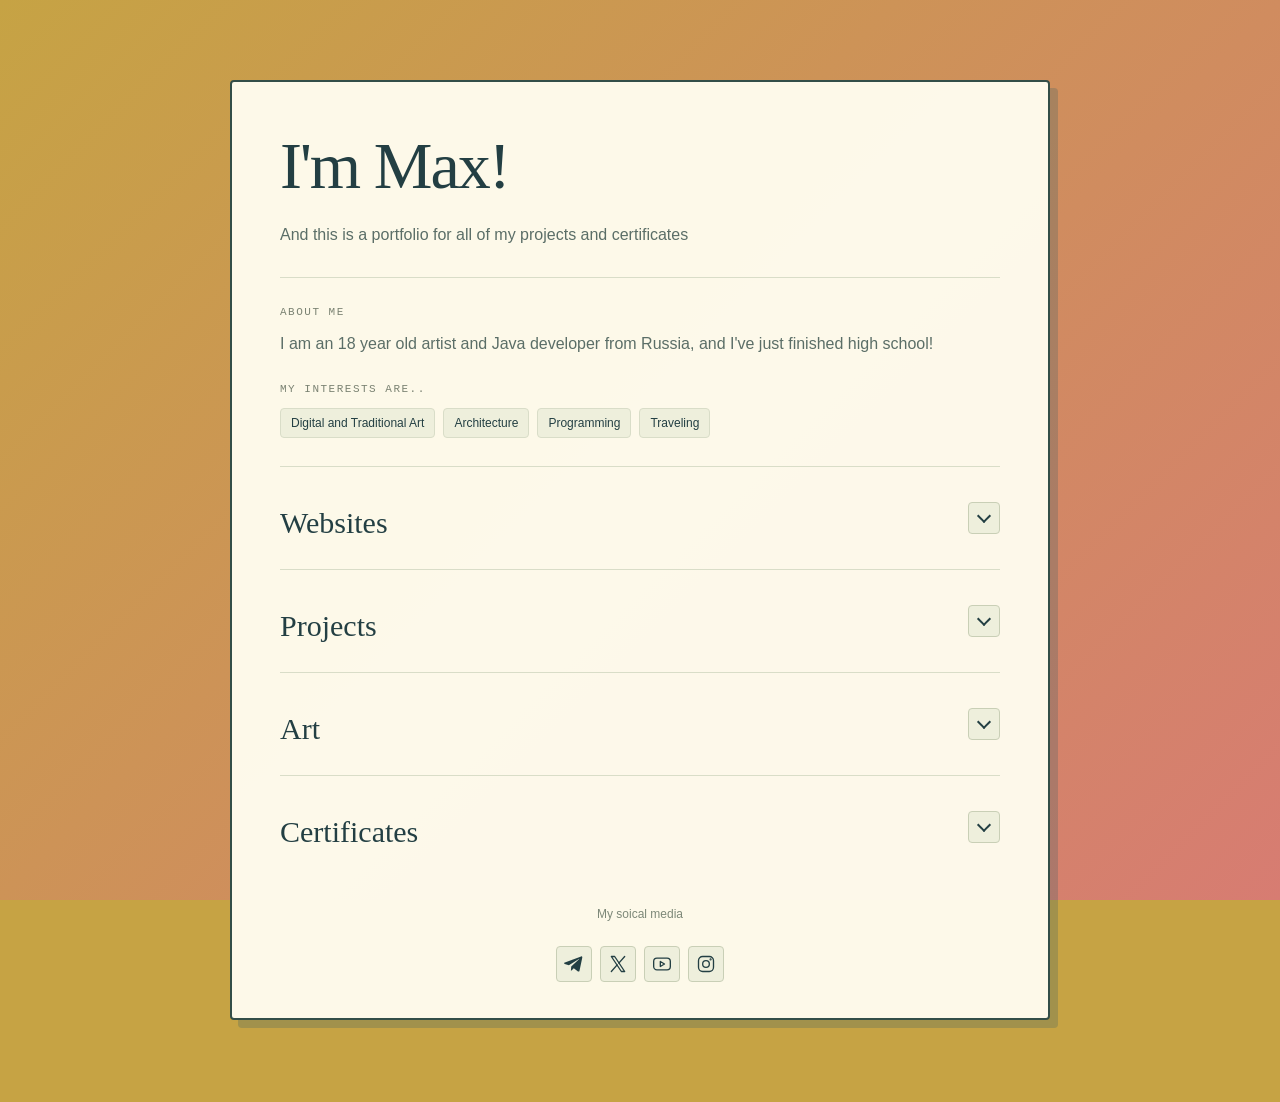
==== commit 63ad495a: "Refactor index.html structure and content" ====
--- a/index.html
+++ b/index.html
@@ -11,10 +11,6 @@
   <body>
     <main>
       <article class="card">
-        <figure class="profile-figure">
-          <img class="profile-photo" src="assets/me.png" alt="Max" width="200" height="150">
-          <figcaption>That's me ^^^</figcaption>
-        </figure>
         <h1>
           I'm Max!
         </h1>
@@ -65,6 +61,7 @@
                     <p>A catalog of my father's orders, medals, and badges collection with descriptions (WIP)</p>
                     <a class="website-link" href="https://phaleristics.site" target="_blank" rel="noopener noreferrer">Visit website <span aria-hidden="true">&#8599;</span></a>
                   </div>
+                  <p class="website-description-placeholder">This is a Java/HTML project featuring my father's entire collection of orders, medals, and badges from different eras and time periods. It took him years to acquire such a museum-level collection, where each award has its own history, and now, with my help, he can have it all sorted and marked in one system. This website not only allowed me to practice my coding skills, but also to learn more about the history of each individual award and document, and to immortalize my father's work and the memory of our ancestors.</p>
                 </article>
                 <article class="portfolio-entry website-panel">
                   <div class="website-image">
@@ -75,6 +72,7 @@
                     <p>A showcase of my mother's doll collection and related projects</p>
                     <a class="website-link" href="https://mygrownchildhood.ru" target="_blank" rel="noopener noreferrer">Visit website <span aria-hidden="true">&#8599;</span></a>
                   </div>
+                  <p class="website-description-placeholder">This website wasn't as complicated as the last, but definitely as meaningful. My mother has always had a compassion for vintage dolls; she put her entire soul into every single doll she restored and sewed clothes for, and this website gathers all of her work in one place.</p>
                 </article>
                 <article class="portfolio-entry website-panel">
                   <div class="website-image">
@@ -83,8 +81,9 @@
                   <div class="website-info">
                     <h3>Tank merge</h3>
                     <p>One of the first websites I made, a game about merging tanks and even multiplayer (WIP)</p>
-                    <a class="website-link" role="link" aria-disabled="true">Coming soon <span aria-hidden="true">&#8599;</span></a>
+                    <a class="website-link" href="https://github.com/uraniumduckie/Tank-Merge" target="_blank" rel="noopener noreferrer" >Coming soon <span aria-hidden="true">&#8599;</span></a>
                   </div>
+                  <p class="website-description-placeholder">My most ambitious project to date, Tank Merge is a fun merging game with an exponential increase in difficulty with each newly unlocked tank. Multiplayer is currently in development, as I am planning to release this game on Steam sometime in the future.</p>
                 </article>
               </div>
             </div>
